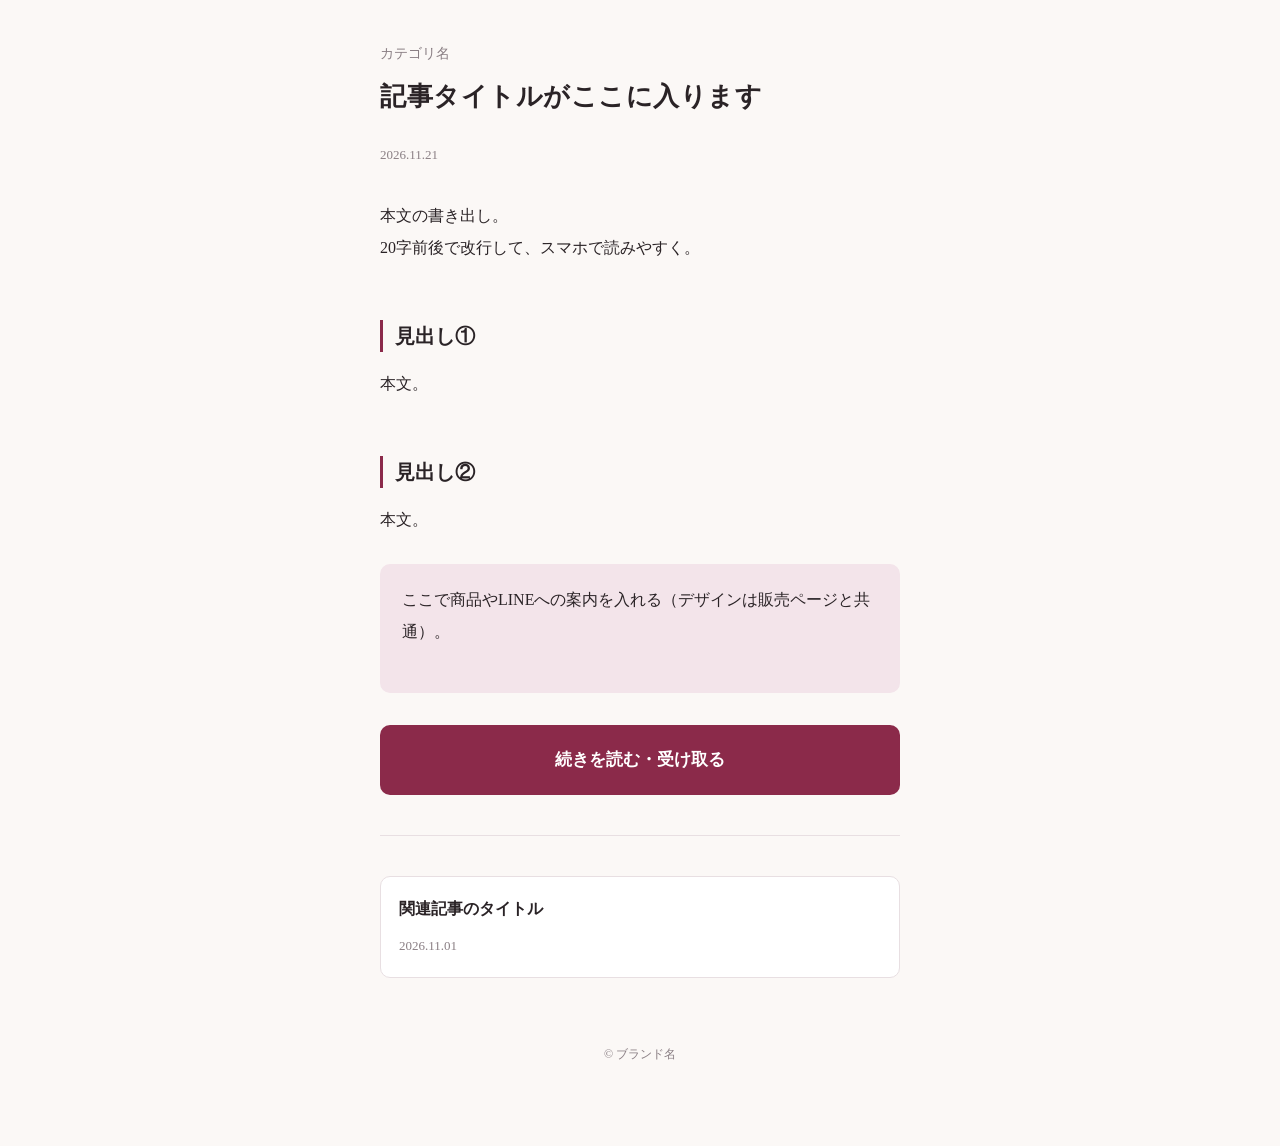
==== blog-template.html @ e135fbde "Add shared CSS and sales/blog templates" ====
<!doctype html>
<html lang="ja">
<head>
<meta charset="utf-8">
<meta name="viewport" content="width=device-width,initial-scale=1">
<meta name="robots" content="noindex">
<title>【ブログ記事】タイトルをここに</title>
<link rel="stylesheet" href="assets/style.css">
</head>
<body>
<div class="wrap">

  <p class="lead">カテゴリ名</p>
  <h1>記事タイトルがここに入ります</h1>
  <p class="meta">2026.11.21</p>

  <p>本文の書き出し。<br>
  20字前後で改行して、スマホで読みやすく。</p>

  <h2>見出し①</h2>
  <p>本文。</p>

  <h2>見出し②</h2>
  <p>本文。</p>

  <div class="box">
    <p>ここで商品やLINEへの案内を入れる（デザインは販売ページと共通）。</p>
  </div>
  <a class="btn" href="https://example.com">続きを読む・受け取る</a>

  <hr>
  <a class="card" href="#"><b>関連記事のタイトル</b><span>2026.11.01</span></a>

  <div class="foot">© ブランド名</div>
</div>
</body>
</html>
---- assets/style.css ----
/* 全ページ共通デザイン。見た目を変えたいときはここだけ直す */
:root{
  --bg:#fbf8f6;
  --text:#2a2326;
  --muted:#8a7f84;
  --accent:#8b2a4a;      /* ワインレッド */
  --accent-soft:#f3e4ea;
  --line:#e8dfe2;
  --font:"Hiragino Mincho ProN","Yu Mincho","Noto Serif JP",serif;
}
*{box-sizing:border-box}
html{-webkit-text-size-adjust:100%}
body{margin:0;background:var(--bg);color:var(--text);font-family:var(--font);line-height:2;font-size:16px}
.wrap{max-width:560px;margin:0 auto;padding:40px 20px 80px}
h1{font-size:26px;line-height:1.6;margin:0 0 24px;letter-spacing:.02em}
h2{font-size:20px;line-height:1.6;margin:56px 0 16px;padding-left:12px;border-left:3px solid var(--accent)}
p{margin:0 0 1.6em}
.lead{color:var(--muted);font-size:14px;margin-bottom:8px}
.meta{color:var(--muted);font-size:13px;margin-bottom:32px}
hr{border:0;border-top:1px solid var(--line);margin:40px 0}
.box{background:var(--accent-soft);border-radius:10px;padding:20px 22px;margin:28px 0}
.btn{display:block;text-align:center;background:var(--accent);color:#fff;text-decoration:none;
  padding:18px 16px;border-radius:10px;font-weight:bold;font-size:17px;margin:32px 0}
.btn:active{opacity:.85}
.btn small{display:block;font-weight:normal;font-size:12px;opacity:.85;margin-top:4px}
a{color:var(--accent)}
.price{text-align:center;font-size:32px;font-weight:bold;color:var(--accent);margin:8px 0}
.price s{font-size:16px;color:var(--muted);margin-right:8px}
ul.check{list-style:none;padding:0;margin:0 0 1.6em}
ul.check li{padding-left:1.6em;position:relative;margin-bottom:.6em}
ul.check li::before{content:"✓";position:absolute;left:0;color:var(--accent)}
.card{display:block;text-decoration:none;color:inherit;border:1px solid var(--line);background:#fff;
  border-radius:10px;padding:16px 18px;margin-bottom:12px}
.card b{display:block;margin-bottom:4px}
.card span{font-size:13px;color:var(--muted)}
.foot{text-align:center;color:var(--muted);font-size:12px;margin-top:64px}
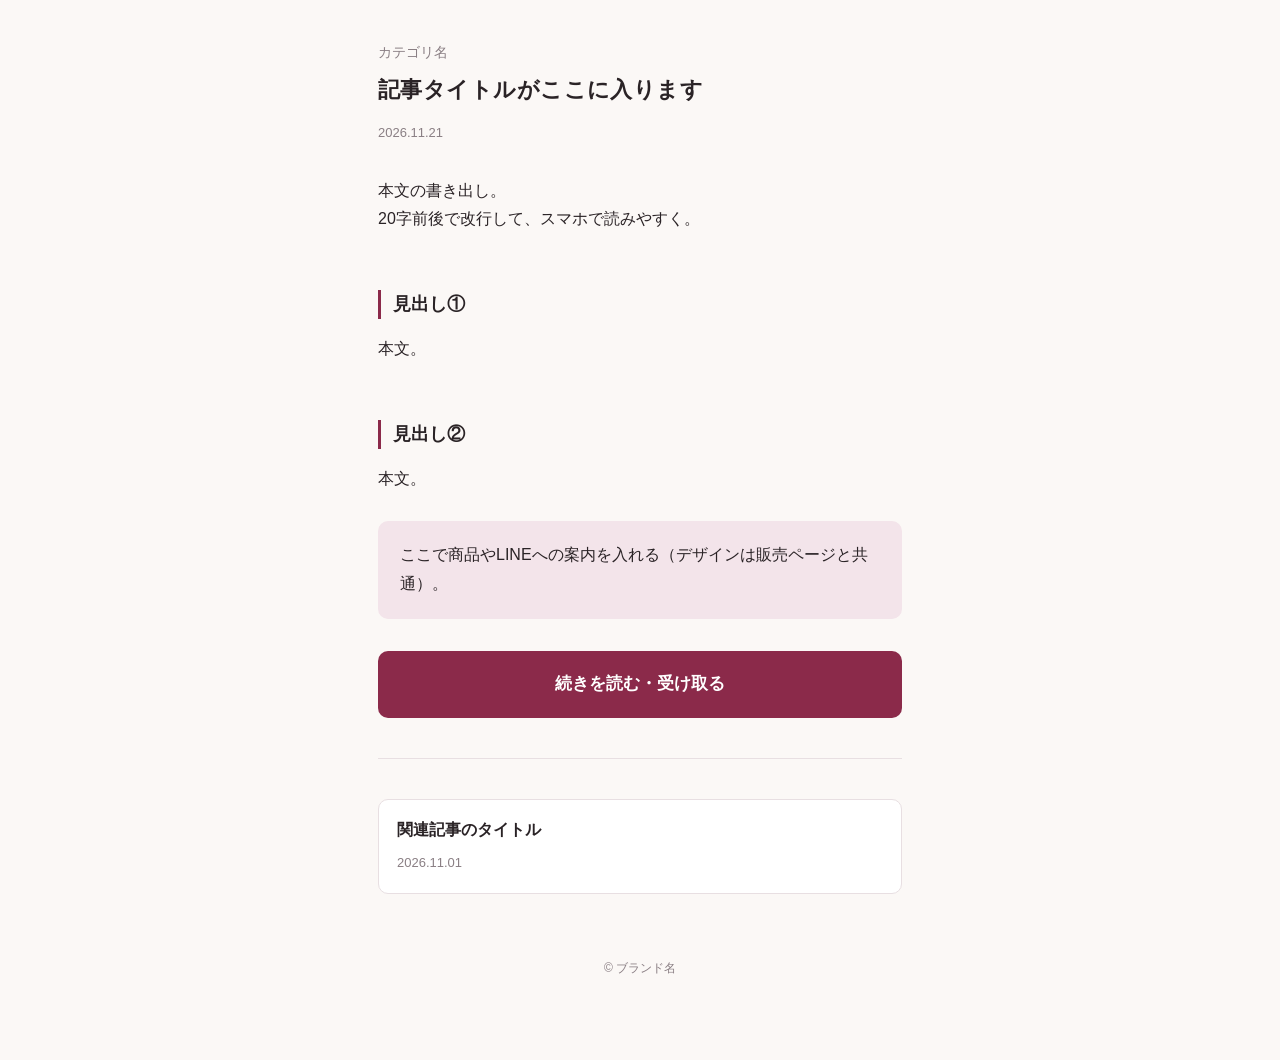
==== commit a8bbfe6c: "Auto-fit font so hand-broken lines never wrap, even with enlarged phone fonts" ====
--- a/blog-template.html
+++ b/blog-template.html
@@ -33,5 +33,6 @@
 
   <div class="foot">© ブランド名</div>
 </div>
+<script src="assets/fit.js"></script>
 </body>
 </html>
--- a/assets/style.css
+++ b/assets/style.css
@@ -6,14 +6,14 @@
   --accent:#8b2a4a;      /* ワインレッド */
   --accent-soft:#f3e4ea;
   --line:#e8dfe2;
-  --font:"Hiragino Mincho ProN","Yu Mincho","Noto Serif JP",serif;
+  --font:"Hiragino Sans","Hiragino Kaku Gothic ProN","Yu Gothic","Noto Sans JP",sans-serif;
 }
 *{box-sizing:border-box}
 html{-webkit-text-size-adjust:100%}
-body{margin:0;background:var(--bg);color:var(--text);font-family:var(--font);line-height:2;font-size:16px}
-.wrap{max-width:560px;margin:0 auto;padding:40px 20px 80px}
-h1{font-size:26px;line-height:1.6;margin:0 0 24px;letter-spacing:.02em}
-h2{font-size:20px;line-height:1.6;margin:56px 0 16px;padding-left:12px;border-left:3px solid var(--accent)}
+body{margin:0;background:var(--bg);color:var(--text);font-family:var(--font);line-height:1.8;font-size:16px;line-break:strict}
+.wrap{--fs:16px;max-width:560px;margin:0 auto;padding:40px 18px 80px;font-size:var(--fs)}
+h1{font-size:calc(var(--fs)*1.375);line-height:1.55;margin:0 0 14px;letter-spacing:.02em}
+h2{font-size:calc(var(--fs)*1.125);line-height:1.6;margin:56px 0 16px;padding-left:12px;border-left:3px solid var(--accent)}
 p{margin:0 0 1.6em}
 .lead{color:var(--muted);font-size:14px;margin-bottom:8px}
 .meta{color:var(--muted);font-size:13px;margin-bottom:32px}
@@ -33,4 +33,21 @@
   border-radius:10px;padding:16px 18px;margin-bottom:12px}
 .card b{display:block;margin-bottom:4px}
 .card span{font-size:13px;color:var(--muted)}
+h3{font-size:calc(var(--fs)*1.0625);line-height:1.7;margin:44px 0 12px;color:var(--accent)}
+.tpl{background:#fff;border:1px solid var(--line);border-radius:10px;padding:16px 18px;margin:0 0 14px}
+.tpl .tag{display:inline-block;font-size:12px;background:var(--accent);color:#fff;border-radius:4px;padding:0 8px;line-height:1.8;margin-bottom:6px}
+.tpl .tag.talk{background:#5c4a52}
+.tpl .when{font-size:calc(var(--fs)*.875);font-weight:bold;color:#5c4a52;margin:0 0 8px}
+.tpl p:last-child{margin-bottom:0}
+.rule{font-weight:bold;margin:36px 0 8px}
+.sign{text-align:right;margin-top:40px}
+h1+h2{margin-top:22px}
+.box p:last-child{margin-bottom:0}
+.box.key{background:var(--accent-soft);border-left:4px solid var(--accent);border-radius:6px 10px 10px 6px}
+.box.key p{font-weight:bold;color:var(--accent)}
+.voice{background:#fff;border:1px solid var(--line);border-radius:16px 16px 16px 4px;padding:16px 20px;margin:22px 0 26px;box-shadow:0 2px 0 var(--line)}
+.voice p{margin:0;color:#5c4a52}
+.voice p+p{margin-top:.6em}
+p.key{font-weight:bold;color:var(--accent);font-size:calc(var(--fs)*1.0625);margin:28px 0}
+.note{text-align:center;font-size:calc(var(--fs)*.875);color:var(--muted);margin:36px 0 -14px}
 .foot{text-align:center;color:var(--muted);font-size:12px;margin-top:64px}
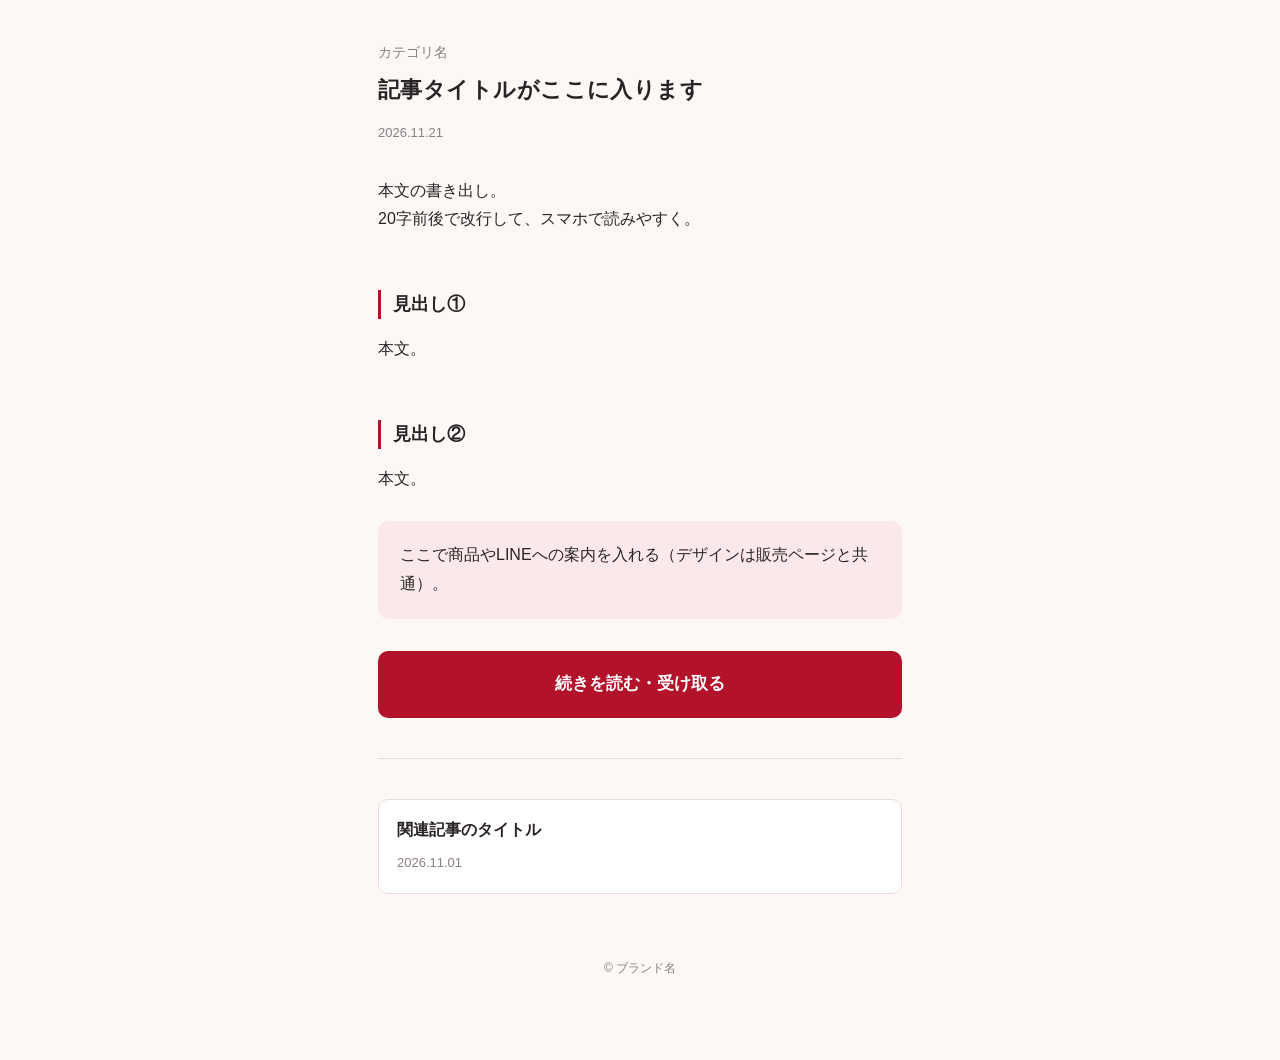
==== commit 3c60134c: "Shift accent color to crimson to match cover Co-Authored-By: Claude Sonnet 5.5 <noreply@anthropic.co" ====
--- a/blog-template.html
+++ b/blog-template.html
@@ -5,7 +5,7 @@
 <meta name="viewport" content="width=device-width,initial-scale=1">
 <meta name="robots" content="noindex">
 <title>【ブログ記事】タイトルをここに</title>
-<link rel="stylesheet" href="assets/style.css">
+<link rel="stylesheet" href="assets/style.css?v=3">
 </head>
 <body>
 <div class="wrap">
--- a/assets/style.css
+++ b/assets/style.css
@@ -3,9 +3,9 @@
   --bg:#fbf8f6;
   --text:#2a2326;
   --muted:#8a7f84;
-  --accent:#8b2a4a;      /* ワインレッド */
-  --accent-soft:#f3e4ea;
-  --line:#e8dfe2;
+  --accent:#b3122b;      /* 深紅（表紙画像の赤に合わせる） */
+  --accent-soft:#fbe9ea;
+  --line:#eadcdd;
   --font:"Hiragino Sans","Hiragino Kaku Gothic ProN","Yu Gothic","Noto Sans JP",sans-serif;
 }
 *{box-sizing:border-box}
@@ -51,3 +51,5 @@
 p.key{font-weight:bold;color:var(--accent);font-size:calc(var(--fs)*1.0625);margin:28px 0}
 .note{text-align:center;font-size:calc(var(--fs)*.875);color:var(--muted);margin:36px 0 -14px}
 .foot{text-align:center;color:var(--muted);font-size:12px;margin-top:64px}
+
+.cover{display:block;width:calc(100% + 36px);max-width:none;height:auto;margin:-40px -18px 24px}
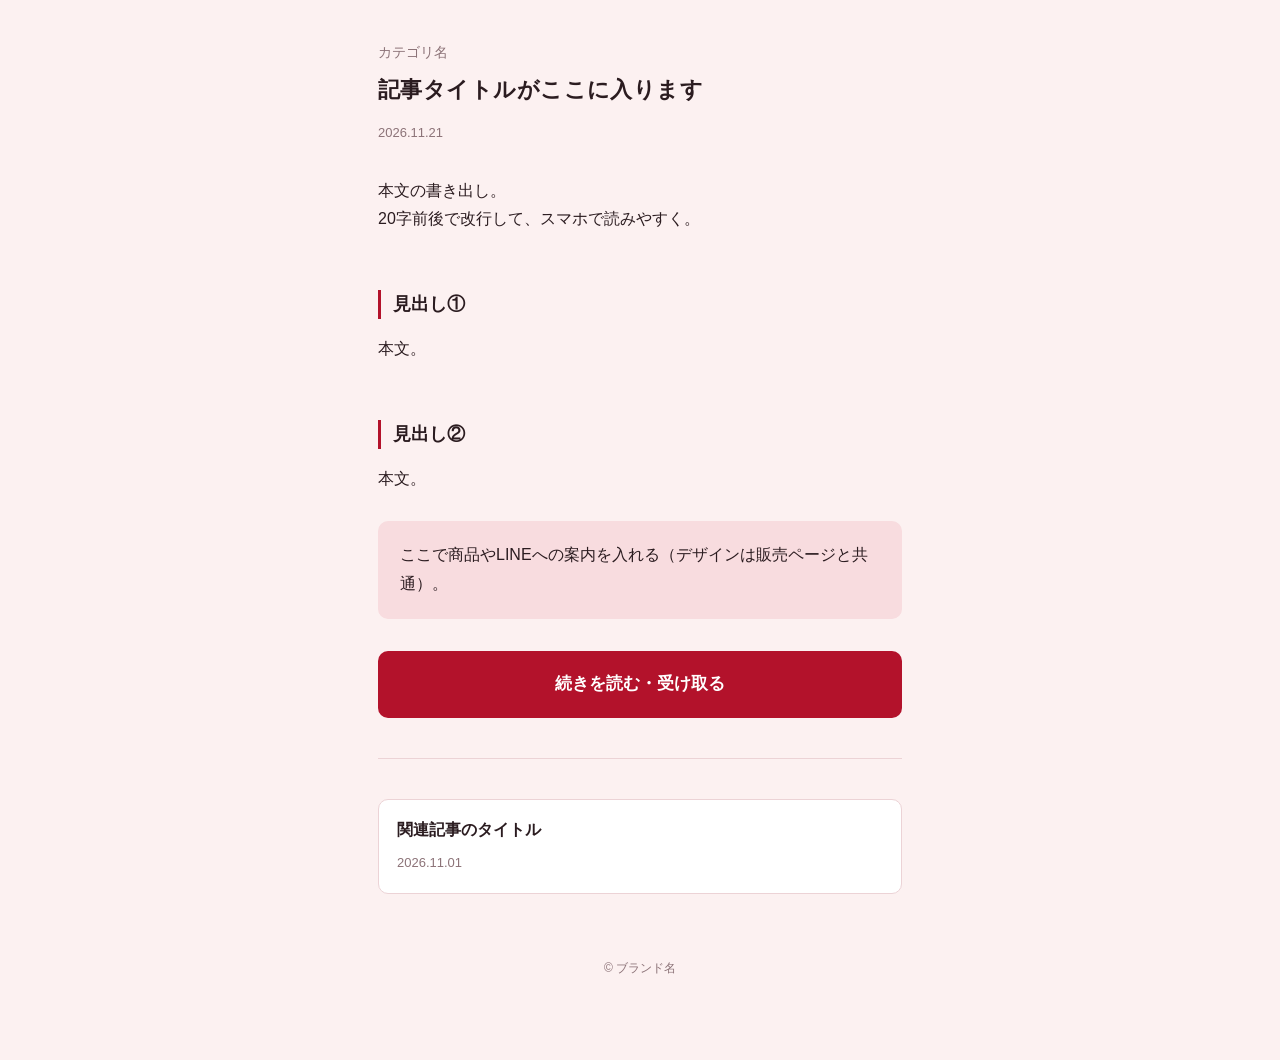
==== commit cedffd20: "Rose-tinted background to match cover Co-Authored-By: Claude Sonnet 5.5 <noreply@anthropic.com>" ====
--- a/blog-template.html
+++ b/blog-template.html
@@ -5,7 +5,7 @@
 <meta name="viewport" content="width=device-width,initial-scale=1">
 <meta name="robots" content="noindex">
 <title>【ブログ記事】タイトルをここに</title>
-<link rel="stylesheet" href="assets/style.css?v=3">
+<link rel="stylesheet" href="assets/style.css?v=4">
 </head>
 <body>
 <div class="wrap">
--- a/assets/style.css
+++ b/assets/style.css
@@ -1,11 +1,11 @@
 /* 全ページ共通デザイン。見た目を変えたいときはここだけ直す */
 :root{
-  --bg:#fbf8f6;
-  --text:#2a2326;
-  --muted:#8a7f84;
+  --bg:#fcf1f1;
+  --text:#2b1c20;
+  --muted:#8c7378;
   --accent:#b3122b;      /* 深紅（表紙画像の赤に合わせる） */
-  --accent-soft:#fbe9ea;
-  --line:#eadcdd;
+  --accent-soft:#f8dcdf;
+  --line:#ecd3d6;
   --font:"Hiragino Sans","Hiragino Kaku Gothic ProN","Yu Gothic","Noto Sans JP",sans-serif;
 }
 *{box-sizing:border-box}
